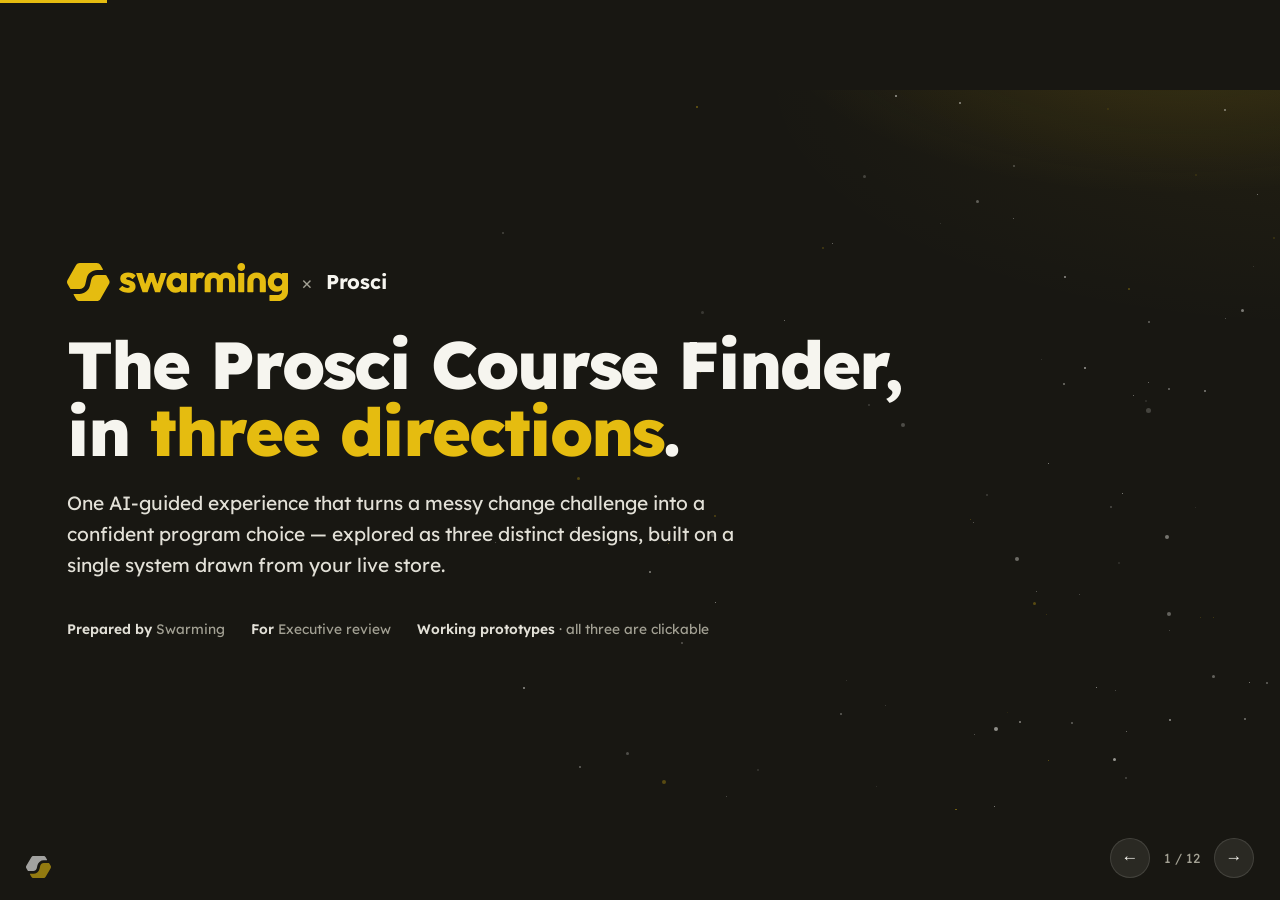
==== pitch.html @ f654f88a "Add C-suite pitch deck with live, embedded prototypes A 12-slide HTML deck in the Swarming brand tha" ====
<!DOCTYPE html>
<html lang="en">
<head>
<meta charset="UTF-8" />
<meta name="viewport" content="width=device-width, initial-scale=1.0" />
<title>Prosci Course Finder · Three Directions — Swarming</title>
<meta name="description" content="A Swarming pitch: three design directions for the Prosci Course Finder, and our recommendation." />
<link rel="icon" type="image/svg+xml" href="assets/swarming-icon.svg" />
<link rel="preconnect" href="https://fonts.googleapis.com" />
<link rel="preconnect" href="https://fonts.gstatic.com" crossorigin />
<link href="https://fonts.googleapis.com/css2?family=Lexend:wght@300;400;500;600;700;800&display=swap" rel="stylesheet" />
<style>
  :root {
    --bg: #181712;
    --bg-2: #211f18;
    --bg-3: #2a2820;
    --yellow: #e5bc10;
    --yellow-bright: #f4cb1f;
    --cream: #f6f5ef;
    --beige: #e2e0d7;
    --muted: #a3a194;
    --charcoal: #2a2924;
    --line: rgba(246, 245, 239, 0.12);
    --line-2: rgba(246, 245, 239, 0.22);
    --sans: "Lexend", ui-sans-serif, system-ui, -apple-system, Segoe UI, Arial, sans-serif;
    --r-card: 14px;
    --r-pill: 999px;
    --shadow-card: 0 14px 34px -20px rgba(0, 0, 0, 0.7);
    --shadow-lift: 0 34px 70px -34px rgba(0, 0, 0, 0.82);
    --shadow-ring: 0 0 0 3px rgba(229, 188, 16, 0.55);
    --ease: cubic-bezier(0.22, 1, 0.36, 1);
  }
  *, *::before, *::after { box-sizing: border-box; margin: 0; padding: 0; }
  [hidden] { display: none !important; }
  html { -webkit-text-size-adjust: 100%; }
  body {
    font-family: var(--sans); color: var(--beige); background: var(--bg);
    -webkit-font-smoothing: antialiased; text-rendering: optimizeLegibility;
    overflow: hidden;
  }
  ::selection { background: rgba(229, 188, 16, 0.30); color: var(--cream); }

  /* ===== Deck shell — 16:9, letterboxed ===== */
  .deck { position: relative; width: 100vw; height: 100vh; overflow: hidden; }
  @media (min-width: 769px) {
    .deck {
      max-width: calc(100vh * 16 / 9);
      max-height: calc(100vw * 9 / 16);
      margin: auto; position: absolute; inset: 0;
    }
  }
  .slide {
    position: absolute; inset: 0; width: 100%; height: 100%;
    display: flex; flex-direction: column; justify-content: center;
    padding: clamp(34px, 5.2vw, 84px);
    opacity: 0; visibility: hidden; transition: opacity 0.4s var(--ease);
    background: var(--bg); overflow: hidden;
  }
  .slide.active { opacity: 1; visibility: visible; }

  /* warm glow, top-right */
  .slide::before {
    content: ""; position: absolute; inset: -12% -8% auto -8%; height: 60%;
    background:
      radial-gradient(46% 70% at 86% 2%, rgba(229,188,16,0.15), transparent 60%),
      radial-gradient(60% 90% at 96% 18%, rgba(229,188,16,0.05), transparent 64%);
    z-index: 0; pointer-events: none;
  }
  .slide > * { position: relative; z-index: 1; }

  /* ===== Type ===== */
  .eyebrow {
    font-size: clamp(0.66rem, 0.9vw, 0.78rem); font-weight: 700;
    letter-spacing: 0.16em; text-transform: uppercase; color: var(--yellow);
    margin-bottom: 18px;
  }
  h1 {
    font-weight: 800; color: var(--cream); letter-spacing: -0.03em; line-height: 1.02;
    font-size: clamp(2.2rem, 5.2vw, 4.2rem);
  }
  h2 {
    font-weight: 800; color: var(--cream); letter-spacing: -0.025em; line-height: 1.05;
    font-size: clamp(1.7rem, 3.4vw, 2.9rem); margin-bottom: 8px;
  }
  h1 em, h2 em, .accent { font-style: normal; color: var(--yellow); }
  .lead { font-size: clamp(1.02rem, 1.5vw, 1.34rem); line-height: 1.6; color: var(--beige); max-width: 64ch; }
  .muted { color: var(--muted); }
  p { line-height: 1.6; }

  /* ===== Cover ===== */
  .cover { justify-content: center; }
  .cover .swarm { position: absolute; inset: -60px 0 -60px 36%; z-index: 0; pointer-events: none; }
  .swarm span { position: absolute; border-radius: 999px; will-change: transform; animation: drift ease-in-out infinite alternate; }
  @keyframes drift { from { transform: translate3d(0,0,0);} to { transform: translate3d(-6px,-9px,0);} }
  .cover .brandrow { display: flex; align-items: center; gap: 14px; margin-bottom: 30px; }
  .cover .brandrow img { height: 38px; }
  .cover .brandrow .x { color: var(--muted); font-weight: 300; font-size: 1.3rem; }
  .cover .brandrow .client { font-weight: 700; color: var(--cream); font-size: 1.25rem; letter-spacing: -0.01em; }
  .cover h1 { max-width: 18ch; margin-bottom: 22px; }
  .cover .lead { max-width: 56ch; }
  .cover .meta { margin-top: 40px; display: flex; gap: 26px; flex-wrap: wrap; font-size: 0.86rem; color: var(--muted); }
  .cover .meta b { color: var(--beige); font-weight: 600; }

  /* ===== Slide header (non-cover) ===== */
  .shead { margin-bottom: clamp(20px, 3vh, 40px); }

  /* ===== Two-col layouts ===== */
  .split { display: grid; grid-template-columns: 1fr 1fr; gap: clamp(28px, 4vw, 64px); align-items: center; flex: 1; min-height: 0; }
  .split.narrow-left { grid-template-columns: 0.85fr 1.15fr; }

  /* ===== Stat / point blocks ===== */
  .points { display: grid; gap: 16px; }
  .point { display: flex; gap: 14px; align-items: flex-start; }
  .point .n {
    flex: 0 0 auto; width: 30px; height: 30px; border-radius: 999px;
    background: rgba(229,188,16,0.14); color: var(--yellow); border: 1px solid rgba(229,188,16,0.4);
    display: grid; place-items: center; font-weight: 700; font-size: 0.86rem;
  }
  .point h3 { color: var(--cream); font-weight: 600; font-size: 1.06rem; margin-bottom: 2px; letter-spacing: -0.01em; }
  .point p { color: var(--beige); font-size: 0.96rem; }

  .bignum { font-weight: 800; color: var(--yellow); font-size: clamp(3rem, 7vw, 5.4rem); line-height: 0.95; letter-spacing: -0.03em; }

  /* ===== Browser frame for screenshots ===== */
  .frame {
    background: var(--bg-2); border: 1px solid var(--line); border-radius: var(--r-card);
    overflow: hidden; box-shadow: var(--shadow-lift); width: 100%;
  }
  .frame .bar { display: flex; align-items: center; gap: 7px; padding: 11px 14px; border-bottom: 1px solid var(--line); background: rgba(0,0,0,0.18); }
  .frame .bar i { width: 10px; height: 10px; border-radius: 999px; background: var(--bg-3); display: block; }
  .frame .bar .url { margin-left: 10px; font-size: 0.74rem; color: var(--muted); letter-spacing: 0.01em; }
  .frame img { display: block; width: 100%; height: auto; }
  .frame.cropped { aspect-ratio: 16/10.2; }
  .frame.cropped img { height: 100%; object-fit: cover; object-position: top center; }

  /* ===== Design-slide right column ===== */
  .dmeta { display: grid; gap: 18px; }
  .badge-lg {
    width: 46px; height: 46px; border-radius: 999px; background: var(--yellow); color: var(--charcoal);
    display: grid; place-items: center; font-weight: 800; font-size: 1.3rem; box-shadow: 0 6px 18px -6px rgba(229,188,16,0.7);
  }
  .kv { display: grid; gap: 12px; }
  .kv .row { display: grid; grid-template-columns: 92px 1fr; gap: 14px; padding-bottom: 12px; border-bottom: 1px solid var(--line); }
  .kv .row:last-child { border-bottom: 0; }
  .kv .k { font-size: 0.7rem; font-weight: 700; letter-spacing: 0.12em; text-transform: uppercase; color: var(--muted); padding-top: 2px; }
  .kv .v { color: var(--beige); font-size: 0.98rem; line-height: 1.45; }
  .kv .v b { color: var(--cream); font-weight: 600; }
  .chips { display: flex; flex-wrap: wrap; gap: 7px; }
  .chip { font-size: 0.74rem; font-weight: 500; color: var(--beige); background: rgba(246,245,239,0.05); border: 1px solid var(--line); border-radius: 999px; padding: 5px 11px; }

  /* ===== Live prototype slide ===== */
  .slide.live { padding: 0; justify-content: flex-start; }
  .slide.live::before { display: none; }
  .liveband {
    display: flex; align-items: center; gap: 14px;
    padding: 13px clamp(18px, 2.6vw, 34px);
    border-bottom: 1px solid var(--line); background: var(--bg-2); flex: 0 0 auto;
  }
  .liveband .badge-sm {
    width: 30px; height: 30px; border-radius: 999px; background: var(--yellow); color: var(--charcoal);
    display: grid; place-items: center; font-weight: 800; font-size: 0.92rem;
  }
  .liveband h2 { font-size: clamp(1rem, 1.6vw, 1.24rem); margin: 0; letter-spacing: -0.01em; }
  .liveband .live-dot {
    display: inline-flex; align-items: center; gap: 7px; font-size: 0.7rem; font-weight: 700;
    letter-spacing: 0.12em; text-transform: uppercase; color: var(--muted);
  }
  .liveband .live-dot i { width: 7px; height: 7px; border-radius: 999px; background: var(--yellow); box-shadow: 0 0 0 0 rgba(229,188,16,0.6); animation: pulse 2.4s var(--ease) infinite; }
  @keyframes pulse { 0% { box-shadow: 0 0 0 0 rgba(229,188,16,0.55);} 70% { box-shadow: 0 0 0 7px rgba(229,188,16,0);} 100% { box-shadow: 0 0 0 0 rgba(229,188,16,0);} }
  .liveband .spacer { flex: 1; }
  .liveband a.openfull {
    font-size: 0.8rem; font-weight: 600; color: var(--yellow);
    display: inline-flex; align-items: center; gap: 7px;
    border: 1px solid var(--line-2); padding: 7px 14px; border-radius: 999px; transition: background 0.18s var(--ease);
  }
  .liveband a.openfull:hover { background: rgba(229,188,16,0.1); }
  .stage { position: relative; flex: 1 1 auto; min-height: 0; background: #fffefa; }
  .stage iframe { position: absolute; inset: 0; width: 100%; height: 100%; border: 0; display: block; }
  .stage .loading {
    position: absolute; inset: 0; display: grid; place-items: center; background: var(--bg-2);
    color: var(--muted); font-size: 0.9rem; letter-spacing: 0.04em; transition: opacity 0.4s var(--ease);
  }
  .stage.ready .loading { opacity: 0; pointer-events: none; }

  /* ===== Comparison table ===== */
  .ctable { width: 100%; border-collapse: collapse; font-size: clamp(0.8rem, 1.1vw, 0.98rem); }
  .ctable th, .ctable td { text-align: left; padding: 14px 16px; border-bottom: 1px solid var(--line); vertical-align: top; }
  .ctable thead th { font-size: 0.72rem; font-weight: 700; letter-spacing: 0.1em; text-transform: uppercase; color: var(--muted); border-bottom: 1px solid var(--line-2); }
  .ctable thead th.win { color: var(--charcoal); background: var(--yellow); border-radius: 8px 8px 0 0; }
  .ctable td.win { background: rgba(229,188,16,0.08); color: var(--cream); }
  .ctable tbody th { color: var(--cream); font-weight: 600; }
  .ctable .col-label { color: var(--muted); font-weight: 600; }
  .ctable td b { color: var(--cream); font-weight: 600; }

  /* ===== Recommendation ===== */
  .recogrid { display: grid; grid-template-columns: 1fr 1fr; gap: clamp(26px, 4vw, 56px); align-items: center; flex: 1; min-height: 0; }
  .reasons { display: grid; gap: 18px; }
  .reason { background: var(--bg-2); border: 1px solid var(--line); border-left: 3px solid var(--yellow); border-radius: 10px; padding: 16px 18px; }
  .reason h3 { color: var(--cream); font-weight: 600; font-size: 1.04rem; margin-bottom: 4px; letter-spacing: -0.01em; }
  .reason p { color: var(--beige); font-size: 0.93rem; }
  .reason .tie { display: inline-block; margin-top: 7px; font-size: 0.72rem; font-weight: 600; letter-spacing: 0.04em; color: var(--yellow); }

  .pill-rec { display: inline-flex; align-items: center; gap: 9px; background: var(--yellow); color: var(--charcoal); font-weight: 800; font-size: 0.86rem; letter-spacing: 0.02em; padding: 9px 16px; border-radius: 999px; margin-bottom: 18px; }

  /* ===== Next steps ===== */
  .steps { display: grid; grid-template-columns: repeat(3, 1fr); gap: 20px; flex: 1; align-content: center; }
  .step { background: var(--bg-2); border: 1px solid var(--line); border-radius: var(--r-card); padding: 26px 24px; display: flex; flex-direction: column; gap: 10px; }
  .step .num { font-weight: 800; color: var(--yellow); font-size: 1.5rem; }
  .step h3 { color: var(--cream); font-weight: 600; font-size: 1.14rem; letter-spacing: -0.01em; }
  .step p { color: var(--beige); font-size: 0.94rem; }
  .closer { margin-top: 28px; display: flex; align-items: center; justify-content: space-between; gap: 18px; flex-wrap: wrap; padding-top: 22px; border-top: 1px solid var(--line); }
  .closer p { color: var(--muted); font-size: 0.92rem; }
  .closer .cta { display: inline-flex; align-items: center; gap: 9px; background: var(--yellow); color: var(--charcoal); font-weight: 700; font-size: 0.94rem; padding: 13px 22px; border-radius: 999px; }

  /* ===== Nav ===== */
  .progress { position: fixed; top: 0; left: 0; height: 3px; background: var(--yellow); transition: width 0.3s var(--ease); z-index: 1000; }
  .nav { position: fixed; bottom: 22px; right: 26px; display: flex; align-items: center; gap: 14px; z-index: 1000; }
  .nav button { background: rgba(246,245,239,0.08); border: 1px solid var(--line); color: var(--cream); width: 40px; height: 40px; border-radius: 999px; cursor: pointer; font-size: 17px; transition: background 0.18s var(--ease); }
  .nav button:hover { background: rgba(246,245,239,0.16); }
  .counter { color: var(--muted); font-size: 0.82rem; font-variant-numeric: tabular-nums; }
  .brandmark { position: fixed; bottom: 22px; left: 26px; z-index: 1000; height: 22px; opacity: 0.6; }

  @media (max-width: 768px) {
    .split, .split.narrow-left, .recogrid { grid-template-columns: 1fr; gap: 22px; }
    .steps { grid-template-columns: 1fr; gap: 12px; }
    .slide { padding: 26px 22px; overflow-y: auto; }
    .ctable th, .ctable td { padding: 9px 8px; }
  }
  @media (prefers-reduced-motion: reduce) {
    *, *::before, *::after { transition-duration: 0.001ms !important; }
    .swarm span { animation: none !important; }
  }
</style>
</head>
<body>

<div class="progress" id="progress"></div>
<img class="brandmark" src="assets/swarming-icon-2color.svg" alt="Swarming" />

<div class="deck">

  <!-- 1 · Cover -->
  <section class="slide cover active">
    <div class="swarm" id="swarm" aria-hidden="true"></div>
    <div class="brandrow">
      <img src="assets/swarming-logo-yellow.svg" alt="Swarming" />
      <span class="x">×</span>
      <span class="client">Prosci</span>
    </div>
    <h1>The Prosci Course Finder, in <em>three directions</em>.</h1>
    <p class="lead">One AI-guided experience that turns a messy change challenge into a confident program choice — explored as three distinct designs, built on a single system drawn from your live store.</p>
    <div class="meta">
      <span><b>Prepared by</b> Swarming</span>
      <span><b>For</b> Executive review</span>
      <span><b>Working prototypes</b> · all three are clickable</span>
    </div>
  </section>

  <!-- 2 · The opportunity -->
  <section class="slide">
    <div class="shead">
      <div class="eyebrow">The opportunity</div>
      <h2>Your buyers don't think in <em>course names</em>.</h2>
    </div>
    <div class="split">
      <div>
        <p class="lead" style="margin-bottom:24px;">HR and L&amp;D leaders arrive with a real, time-pressured situation — <span class="accent">"we rolled out a new system and adoption is stalling"</span> — not a catalog query. Today they're left to guess which program fits.</p>
        <div class="points">
          <div class="point"><div class="n">1</div><div><h3>Describe, don't navigate</h3><p>Meet people in plain language instead of filters and taxonomy.</p></div></div>
          <div class="point"><div class="n">2</div><div><h3>Reasoning is the product</h3><p>Every recommendation explains <em>why it fits</em> — not a bare results grid.</p></div></div>
          <div class="point"><div class="n">3</div><div><h3>Confidence is the deliverable</h3><p>Success is a decisive choice, not time-on-page or browsing.</p></div></div>
        </div>
      </div>
      <div>
        <div class="bignum">1 box</div>
        <p class="lead" style="margin-top:10px;">From a sentence about the challenge to the right Prosci program — with the reasoning shown. That's the job to be done, and the bar every direction is measured against.</p>
      </div>
    </div>
  </section>

  <!-- 3 · One system, three directions -->
  <section class="slide">
    <div class="shead">
      <div class="eyebrow">The approach</div>
      <h2>One design system. <em>Three</em> takes.</h2>
    </div>
    <div class="split">
      <div>
        <p class="lead" style="margin-bottom:22px;">Every direction shares a single system derived directly from the live Prosci store — the damson-and-cream palette, Baskervville editorial headlines, and store-true cards. The brand reads <span class="accent">warm, credible, confident</span> across all three.</p>
        <p class="lead">They diverge deliberately on the one question that matters: <b style="color:var(--cream)">how a buyer gets to the right course.</b></p>
      </div>
      <div class="kv">
        <div class="row"><div class="k">A · Photo cards</div><div class="v">A familiar, browsable catalog with a smart match layer. Lowest-risk evolution of today's store.</div></div>
        <div class="row"><div class="k">B · Reasoning cards</div><div class="v">Results that lead with <b>"why this fits"</b> and let you build a learning path.</div></div>
        <div class="row"><div class="k">C · Ask the advisor</div><div class="v">A single ask box; the advisor reads your situation, maps it to <b>ADKAR</b>, and prescribes the path.</div></div>
      </div>
    </div>
  </section>

  <!-- 4 · Direction A -->
  <section class="slide">
    <div class="shead"><div class="eyebrow">Direction A</div><h2>Photo cards</h2></div>
    <div class="split narrow-left" style="direction:rtl;">
      <div class="dmeta" style="direction:ltr;">
        <div class="badge-lg">A</div>
        <div class="kv">
          <div class="row"><div class="k">Leads with</div><div class="v">A <b>match-strength pill</b> on photo-forward course cards.</div></div>
          <div class="row"><div class="k">Refine via</div><div class="v">Chip-based facet filters, like the store today.</div></div>
          <div class="row"><div class="k">Strength</div><div class="v">Familiar and lowest-risk — closest to the live store, easy to adopt.</div></div>
          <div class="row"><div class="k">Trade-off</div><div class="v">Still reads as a catalog; reasoning is present but secondary.</div></div>
        </div>
        <div class="chips"><span class="chip">Photo-top cards</span><span class="chip">Match pill</span><span class="chip">Chip facets</span></div>
      </div>
      <div style="direction:ltr;">
        <div class="frame cropped"><div class="bar"><i></i><i></i><i></i><span class="url">prosci.com · course finder</span></div><img src="previews/version-a.png" alt="Direction A — photo cards" /></div>
      </div>
    </div>
  </section>

  <!-- Direction A · live -->
  <section class="slide live">
    <div class="liveband">
      <span class="badge-sm">A</span>
      <h2>Photo cards</h2>
      <span class="live-dot"><i></i> Live prototype</span>
      <span class="spacer"></span>
      <a class="openfull" href="version-a.html" target="_blank" rel="noopener">Open full ↗</a>
    </div>
    <div class="stage">
      <div class="loading">Loading prototype…</div>
      <iframe data-src="version-a.html" title="Direction A — live prototype" loading="lazy"></iframe>
    </div>
  </section>

  <!-- 5 · Direction B -->
  <section class="slide">
    <div class="shead"><div class="eyebrow">Direction B</div><h2>Reasoning cards</h2></div>
    <div class="split narrow-left" style="direction:rtl;">
      <div class="dmeta" style="direction:ltr;">
        <div class="badge-lg">B</div>
        <div class="kv">
          <div class="row"><div class="k">Leads with</div><div class="v">A <b>"why this fits"</b> rationale on each card, plus <b>Add to path</b>.</div></div>
          <div class="row"><div class="k">Refine via</div><div class="v">A structured checkbox &amp; radio filter panel.</div></div>
          <div class="row"><div class="k">Strength</div><div class="v">Puts reasoning up front and supports building a multi-course path.</div></div>
          <div class="row"><div class="k">Trade-off</div><div class="v">Still a results page first; the buyer assembles the answer themselves.</div></div>
        </div>
        <div class="chips"><span class="chip">Why this fits</span><span class="chip">Add to path</span><span class="chip">Filter panel</span></div>
      </div>
      <div style="direction:ltr;">
        <div class="frame cropped"><div class="bar"><i></i><i></i><i></i><span class="url">prosci.com · course finder</span></div><img src="previews/version-b.png" alt="Direction B — reasoning cards" /></div>
      </div>
    </div>
  </section>

  <!-- Direction B · live -->
  <section class="slide live">
    <div class="liveband">
      <span class="badge-sm">B</span>
      <h2>Reasoning cards</h2>
      <span class="live-dot"><i></i> Live prototype</span>
      <span class="spacer"></span>
      <a class="openfull" href="version-b.html" target="_blank" rel="noopener">Open full ↗</a>
    </div>
    <div class="stage">
      <div class="loading">Loading prototype…</div>
      <iframe data-src="version-b.html" title="Direction B — live prototype" loading="lazy"></iframe>
    </div>
  </section>

  <!-- 6 · Direction C -->
  <section class="slide">
    <div class="shead"><div class="eyebrow">Direction C · our recommendation</div><h2>Ask the advisor</h2></div>
    <div class="split narrow-left" style="direction:rtl;">
      <div class="dmeta" style="direction:ltr;">
        <div class="badge-lg">C</div>
        <div class="kv">
          <div class="row"><div class="k">Leads with</div><div class="v">One prominent <b>ask box</b> — describe the challenge in plain language.</div></div>
          <div class="row"><div class="k">Returns</div><div class="v">A written advisor <b>read</b>, a placement on the <b>ADKAR</b> model, and a prescribed training path.</div></div>
          <div class="row"><div class="k">Strength</div><div class="v">Delivers the job directly: describe → confident path, reasoning first.</div></div>
          <div class="row"><div class="k">Trade-off</div><div class="v">Boldest departure from today's store — the highest-upside bet.</div></div>
        </div>
        <div class="chips"><span class="chip">Single ask box</span><span class="chip">Advisor read</span><span class="chip">ADKAR map</span><span class="chip">Learning path</span></div>
      </div>
      <div style="direction:ltr;">
        <div class="frame cropped"><div class="bar"><i></i><i></i><i></i><span class="url">prosci.com · course finder</span></div><img src="previews/version-d.png" alt="Direction C — ask the advisor" /></div>
      </div>
    </div>
  </section>

  <!-- Direction C · live -->
  <section class="slide live">
    <div class="liveband">
      <span class="badge-sm">C</span>
      <h2>Ask the advisor</h2>
      <span class="live-dot"><i></i> Live prototype</span>
      <span class="spacer"></span>
      <a class="openfull" href="version-d/index.html" target="_blank" rel="noopener">Open full ↗</a>
    </div>
    <div class="stage">
      <div class="loading">Loading prototype…</div>
      <iframe data-src="version-d/index.html" title="Direction C — live prototype" loading="lazy"></iframe>
    </div>
  </section>

  <!-- 7 · At a glance -->
  <section class="slide">
    <div class="shead"><div class="eyebrow">At a glance</div><h2>How the three <em>compare</em>.</h2></div>
    <table class="ctable">
      <thead>
        <tr>
          <th class="col-label"></th>
          <th>A · Photo cards</th>
          <th>B · Reasoning cards</th>
          <th class="win">C · Ask the advisor</th>
        </tr>
      </thead>
      <tbody>
        <tr><th>Entry point</th><td>Browse a smart catalog</td><td>Browse, with rationale</td><td class="win"><b>Describe in one box</b></td></tr>
        <tr><th>Where reasoning lives</th><td>A match pill</td><td>On each card</td><td class="win"><b>The whole experience</b></td></tr>
        <tr><th>Who assembles the answer</th><td>The buyer</td><td>The buyer</td><td class="win"><b>The advisor</b></td></tr>
        <tr><th>Feels like</th><td>Today's store, smarter</td><td>A guided shortlist</td><td class="win"><b>A consultant</b></td></tr>
        <tr><th>Adoption risk</th><td>Lowest</td><td>Moderate</td><td class="win"><b>Boldest · highest upside</b></td></tr>
      </tbody>
    </table>
    <p class="muted" style="margin-top:18px; font-size:0.9rem;">All three are real, clickable prototypes built on the same system — the choice is a strategic one, not a technical one.</p>
  </section>

  <!-- 8 · Recommendation -->
  <section class="slide">
    <div class="recogrid">
      <div>
        <div class="pill-rec">★ Our recommendation</div>
        <h2 style="margin-bottom:14px;">Lead with <em>Ask the advisor</em>.</h2>
        <p class="lead">It's the only direction that delivers the job to be done end-to-end — and it's the one that turns "Prosci has courses" into "Prosci understood my problem." The card patterns from A and B fold neatly into its results.</p>
      </div>
      <div class="reasons">
        <div class="reason"><h3>Describe, don't navigate</h3><p>One plain-language box replaces filters and taxonomy entirely.</p><span class="tie">Maps to principle 2</span></div>
        <div class="reason"><h3>Reasoning is the whole product</h3><p>An advisor read plus an ADKAR placement — the rationale <em>is</em> the experience.</p><span class="tie">Maps to principle 1</span></div>
        <div class="reason"><h3>Confidence is the deliverable</h3><p>A prescribed path, not a list to sift — the buyer leaves decided.</p><span class="tie">Maps to principle 4</span></div>
      </div>
    </div>
  </section>

  <!-- 9 · Next steps -->
  <section class="slide">
    <div class="shead"><div class="eyebrow">Where we go next</div><h2>From prototype to <em>live</em>.</h2></div>
    <div class="steps">
      <div class="step"><div class="num">01</div><h3>Pick the direction</h3><p>Confirm Ask the advisor (or a blend) so we can lock the experience and scope.</p></div>
      <div class="step"><div class="num">02</div><h3>Wire the real advisor</h3><p>Connect live AI to the Prosci catalog and ADKAR model, replacing today's demo data.</p></div>
      <div class="step"><div class="num">03</div><h3>Instrument confidence</h3><p>Measure decisive course selection and enrollment — the outcome that matters.</p></div>
    </div>
    <div class="closer">
      <p>You've reviewed all three live · AI recommendation and matching shown as demo data.</p>
      <a class="cta" href="index.html" target="_blank" rel="noopener">Browse the hub →</a>
    </div>
  </section>

</div>

<div class="nav">
  <button onclick="prev()" aria-label="Previous slide">←</button>
  <span class="counter"><span id="cur">1</span> / <span id="tot">9</span></span>
  <button onclick="next()" aria-label="Next slide">→</button>
</div>

<script>
  var current = 1;
  var slides = document.querySelectorAll('.slide');
  var total = slides.length;
  document.getElementById('tot').textContent = total;

  function show(n) {
    if (n < 1) n = 1; if (n > total) n = total;
    current = n;
    slides.forEach(function (s, i) { s.classList.toggle('active', i === n - 1); });
    document.getElementById('cur').textContent = n;
    document.getElementById('progress').style.width = (n / total * 100) + '%';

    /* Lazy-load the live prototype on the active slide, only once. */
    var frame = slides[n - 1].querySelector('iframe[data-src]');
    if (frame && !frame.getAttribute('src')) {
      var stage = frame.closest('.stage');
      frame.addEventListener('load', function () { if (stage) stage.classList.add('ready'); }, { once: true });
      frame.setAttribute('src', frame.getAttribute('data-src'));
    }
  }
  function next() { show(current + 1); }
  function prev() { show(current - 1); }

  document.addEventListener('keydown', function (e) {
    if (e.key === 'ArrowRight' || e.key === ' ') { e.preventDefault(); next(); }
    if (e.key === 'ArrowLeft') { e.preventDefault(); prev(); }
  });

  /* Cover swarm field — echoes the Swarming mark */
  (function () {
    var swarm = document.getElementById('swarm');
    if (!swarm) return;
    var reduce = window.matchMedia && window.matchMedia('(prefers-reduced-motion: reduce)').matches;
    var dots = [];
    for (var i = 0; i < 150; i++) {
      var x = Math.pow(Math.random(), 0.75);
      if (Math.random() > 0.30 + x * 0.70) continue;
      var y = Math.random();
      var size = (1 + Math.random() * Math.random() * 4.5).toFixed(1);
      var op = (0.10 + Math.random() * 0.5).toFixed(2);
      var yellow = Math.random() < 0.17;
      var anim = reduce ? '' :
        'animation-duration:' + (6 + Math.random() * 9).toFixed(2) + 's;' +
        'animation-delay:' + (-Math.random() * 9).toFixed(2) + 's;';
      dots.push('<span style="left:' + (x*100).toFixed(2) + '%;top:' + (y*100).toFixed(2) +
        '%;width:' + size + 'px;height:' + size + 'px;opacity:' + op +
        ';background:' + (yellow ? 'var(--yellow)' : 'var(--cream)') + ';' + anim + '"></span>');
    }
    swarm.innerHTML = dots.join('');
  })();

  show(1);
</script>
</body>
</html>
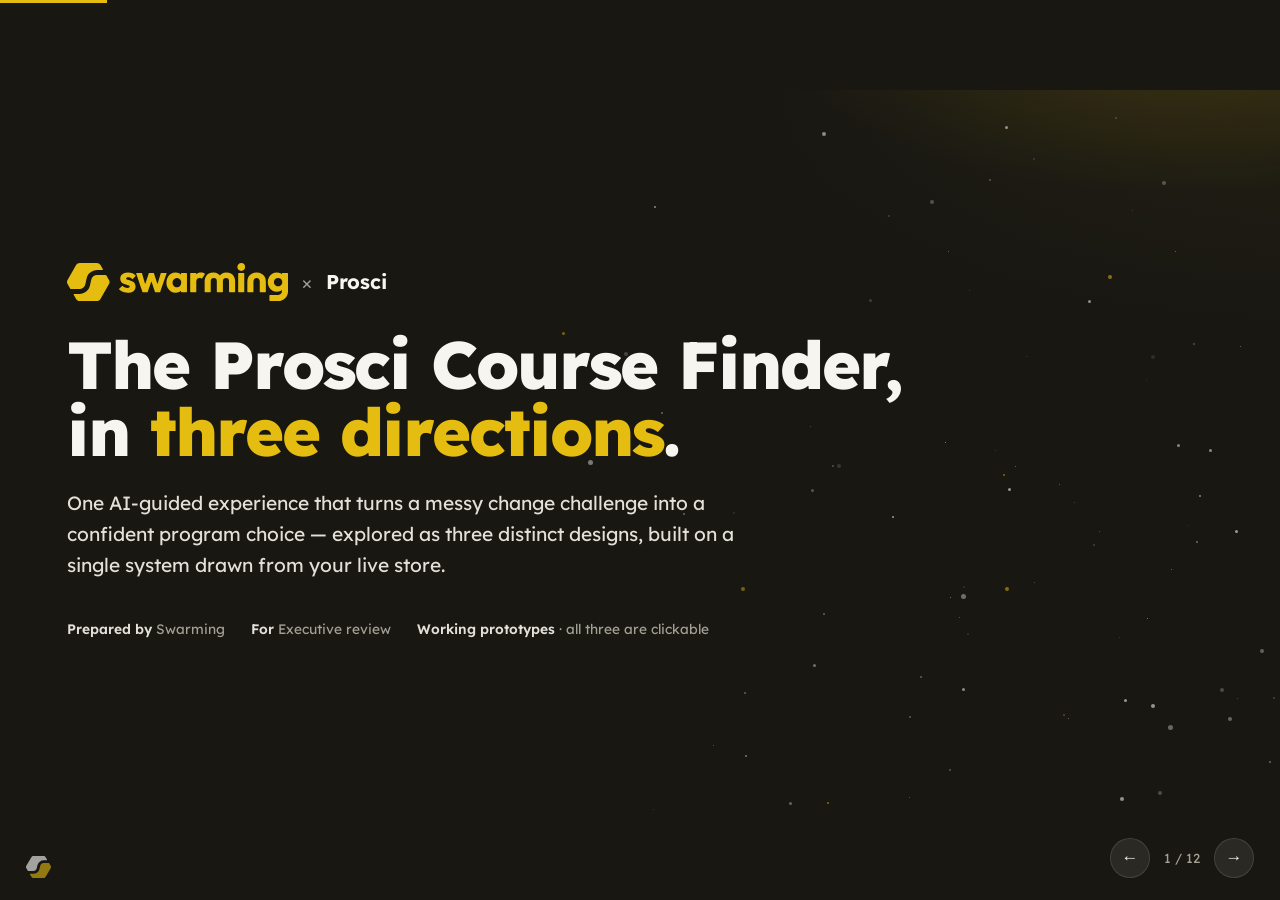
==== commit 7d353230: "Fix blank Version C in pitch deck via self-contained build version-d/index.html loads its React app " ====
--- a/pitch.html
+++ b/pitch.html
@@ -394,11 +394,11 @@
       <h2>Ask the advisor</h2>
       <span class="live-dot"><i></i> Live prototype</span>
       <span class="spacer"></span>
-      <a class="openfull" href="version-d/index.html" target="_blank" rel="noopener">Open full ↗</a>
+      <a class="openfull" href="version-d/embed.html" target="_blank" rel="noopener">Open full ↗</a>
     </div>
     <div class="stage">
       <div class="loading">Loading prototype…</div>
-      <iframe data-src="version-d/index.html" title="Direction C — live prototype" loading="lazy"></iframe>
+      <iframe data-src="version-d/embed.html" title="Direction C — live prototype" loading="lazy"></iframe>
     </div>
   </section>
 
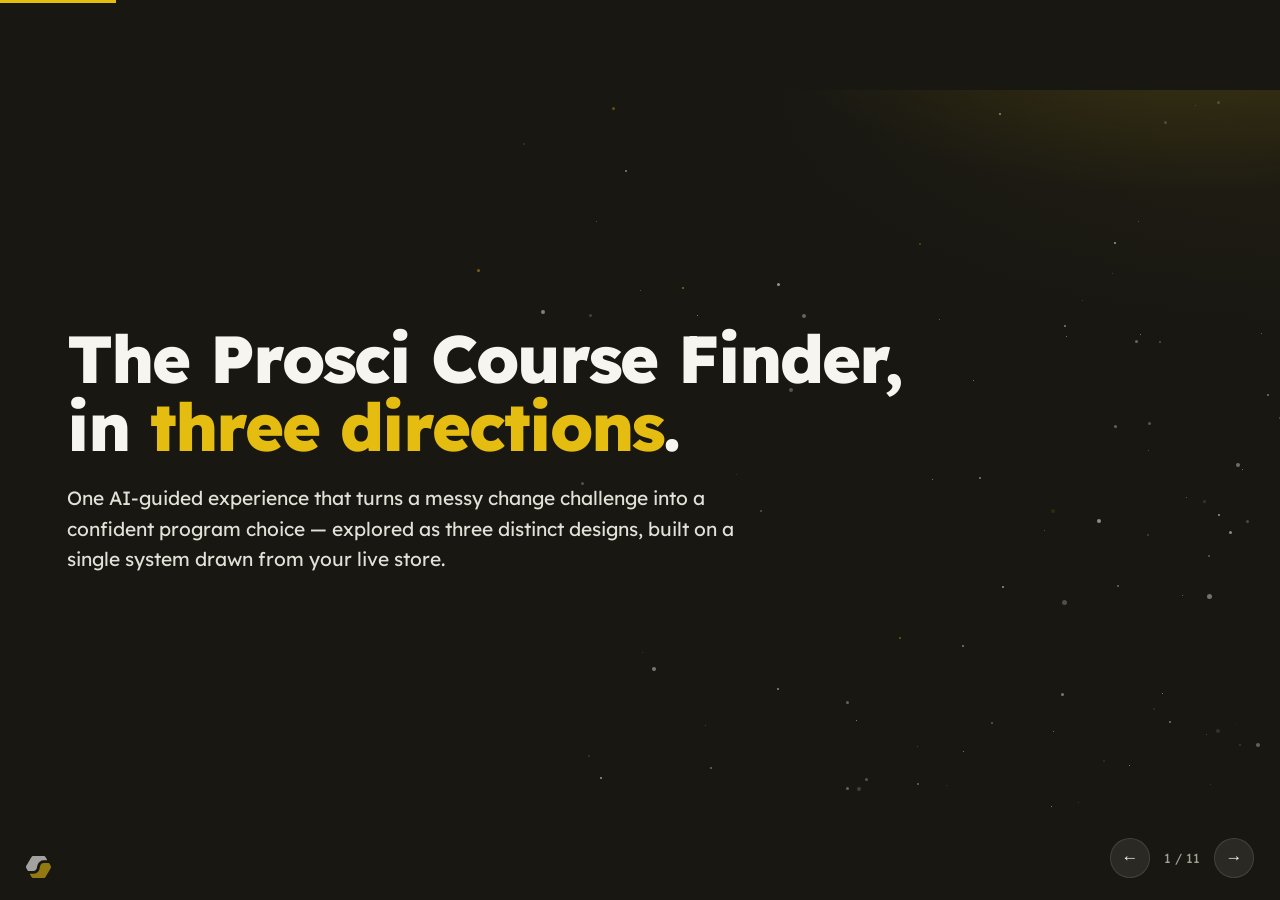
==== commit 573f34e4: "Trim pitch cover and drop the next-steps slide Remove the Swarming×Prosci logo lockup and the prepar" ====
--- a/pitch.html
+++ b/pitch.html
@@ -242,18 +242,8 @@
   <!-- 1 · Cover -->
   <section class="slide cover active">
     <div class="swarm" id="swarm" aria-hidden="true"></div>
-    <div class="brandrow">
-      <img src="assets/swarming-logo-yellow.svg" alt="Swarming" />
-      <span class="x">×</span>
-      <span class="client">Prosci</span>
-    </div>
     <h1>The Prosci Course Finder, in <em>three directions</em>.</h1>
     <p class="lead">One AI-guided experience that turns a messy change challenge into a confident program choice — explored as three distinct designs, built on a single system drawn from your live store.</p>
-    <div class="meta">
-      <span><b>Prepared by</b> Swarming</span>
-      <span><b>For</b> Executive review</span>
-      <span><b>Working prototypes</b> · all three are clickable</span>
-    </div>
   </section>
 
   <!-- 2 · The opportunity -->
@@ -438,20 +428,6 @@
         <div class="reason"><h3>Reasoning is the whole product</h3><p>An advisor read plus an ADKAR placement — the rationale <em>is</em> the experience.</p><span class="tie">Maps to principle 1</span></div>
         <div class="reason"><h3>Confidence is the deliverable</h3><p>A prescribed path, not a list to sift — the buyer leaves decided.</p><span class="tie">Maps to principle 4</span></div>
       </div>
-    </div>
-  </section>
-
-  <!-- 9 · Next steps -->
-  <section class="slide">
-    <div class="shead"><div class="eyebrow">Where we go next</div><h2>From prototype to <em>live</em>.</h2></div>
-    <div class="steps">
-      <div class="step"><div class="num">01</div><h3>Pick the direction</h3><p>Confirm Ask the advisor (or a blend) so we can lock the experience and scope.</p></div>
-      <div class="step"><div class="num">02</div><h3>Wire the real advisor</h3><p>Connect live AI to the Prosci catalog and ADKAR model, replacing today's demo data.</p></div>
-      <div class="step"><div class="num">03</div><h3>Instrument confidence</h3><p>Measure decisive course selection and enrollment — the outcome that matters.</p></div>
-    </div>
-    <div class="closer">
-      <p>You've reviewed all three live · AI recommendation and matching shown as demo data.</p>
-      <a class="cta" href="index.html" target="_blank" rel="noopener">Browse the hub →</a>
     </div>
   </section>
 
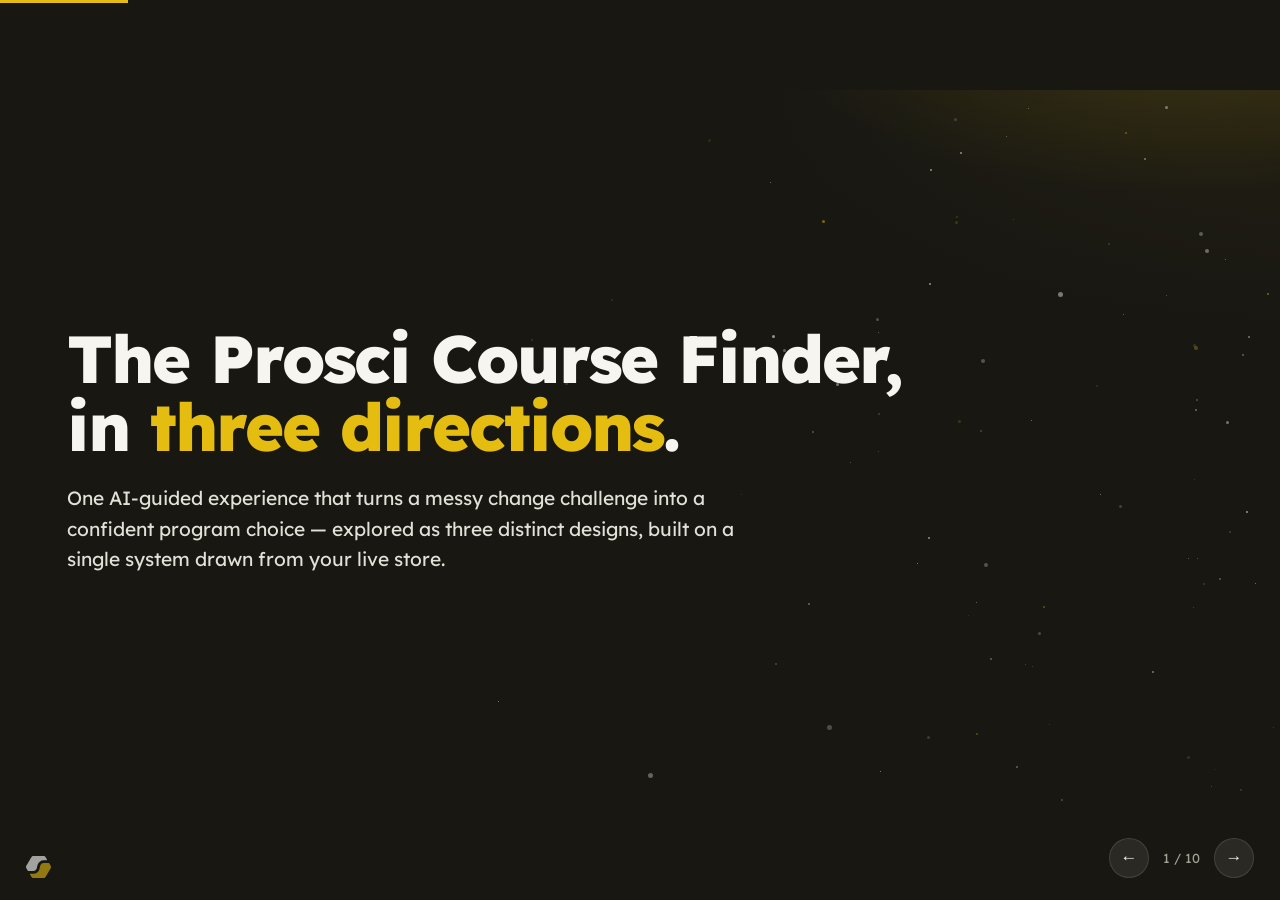
==== commit aed378cb: "Remove recommendation slide and all recommendation wording Delete the closing recommendation slide a" ====
--- a/pitch.html
+++ b/pitch.html
@@ -4,7 +4,7 @@
 <meta charset="UTF-8" />
 <meta name="viewport" content="width=device-width, initial-scale=1.0" />
 <title>Prosci Course Finder · Three Directions — Swarming</title>
-<meta name="description" content="A Swarming pitch: three design directions for the Prosci Course Finder, and our recommendation." />
+<meta name="description" content="A Swarming pitch: three design directions for the Prosci Course Finder." />
 <link rel="icon" type="image/svg+xml" href="assets/swarming-icon.svg" />
 <link rel="preconnect" href="https://fonts.googleapis.com" />
 <link rel="preconnect" href="https://fonts.gstatic.com" crossorigin />
@@ -192,16 +192,6 @@
   .ctable .col-label { color: var(--muted); font-weight: 600; }
   .ctable td b { color: var(--cream); font-weight: 600; }
 
-  /* ===== Recommendation ===== */
-  .recogrid { display: grid; grid-template-columns: 1fr 1fr; gap: clamp(26px, 4vw, 56px); align-items: center; flex: 1; min-height: 0; }
-  .reasons { display: grid; gap: 18px; }
-  .reason { background: var(--bg-2); border: 1px solid var(--line); border-left: 3px solid var(--yellow); border-radius: 10px; padding: 16px 18px; }
-  .reason h3 { color: var(--cream); font-weight: 600; font-size: 1.04rem; margin-bottom: 4px; letter-spacing: -0.01em; }
-  .reason p { color: var(--beige); font-size: 0.93rem; }
-  .reason .tie { display: inline-block; margin-top: 7px; font-size: 0.72rem; font-weight: 600; letter-spacing: 0.04em; color: var(--yellow); }
-
-  .pill-rec { display: inline-flex; align-items: center; gap: 9px; background: var(--yellow); color: var(--charcoal); font-weight: 800; font-size: 0.86rem; letter-spacing: 0.02em; padding: 9px 16px; border-radius: 999px; margin-bottom: 18px; }
-
   /* ===== Next steps ===== */
   .steps { display: grid; grid-template-columns: repeat(3, 1fr); gap: 20px; flex: 1; align-content: center; }
   .step { background: var(--bg-2); border: 1px solid var(--line); border-radius: var(--r-card); padding: 26px 24px; display: flex; flex-direction: column; gap: 10px; }
@@ -257,7 +247,7 @@
         <p class="lead" style="margin-bottom:24px;">HR and L&amp;D leaders arrive with a real, time-pressured situation — <span class="accent">"we rolled out a new system and adoption is stalling"</span> — not a catalog query. Today they're left to guess which program fits.</p>
         <div class="points">
           <div class="point"><div class="n">1</div><div><h3>Describe, don't navigate</h3><p>Meet people in plain language instead of filters and taxonomy.</p></div></div>
-          <div class="point"><div class="n">2</div><div><h3>Reasoning is the product</h3><p>Every recommendation explains <em>why it fits</em> — not a bare results grid.</p></div></div>
+          <div class="point"><div class="n">2</div><div><h3>Reasoning is the product</h3><p>Every result explains <em>why it fits</em> — not a bare results grid.</p></div></div>
           <div class="point"><div class="n">3</div><div><h3>Confidence is the deliverable</h3><p>Success is a decisive choice, not time-on-page or browsing.</p></div></div>
         </div>
       </div>
@@ -359,7 +349,7 @@
 
   <!-- 6 · Direction C -->
   <section class="slide">
-    <div class="shead"><div class="eyebrow">Direction C · our recommendation</div><h2>Ask the advisor</h2></div>
+    <div class="shead"><div class="eyebrow">Direction C</div><h2>Ask the advisor</h2></div>
     <div class="split narrow-left" style="direction:rtl;">
       <div class="dmeta" style="direction:ltr;">
         <div class="badge-lg">C</div>
@@ -413,22 +403,6 @@
       </tbody>
     </table>
     <p class="muted" style="margin-top:18px; font-size:0.9rem;">All three are real, clickable prototypes built on the same system — the choice is a strategic one, not a technical one.</p>
-  </section>
-
-  <!-- 8 · Recommendation -->
-  <section class="slide">
-    <div class="recogrid">
-      <div>
-        <div class="pill-rec">★ Our recommendation</div>
-        <h2 style="margin-bottom:14px;">Lead with <em>Ask the advisor</em>.</h2>
-        <p class="lead">It's the only direction that delivers the job to be done end-to-end — and it's the one that turns "Prosci has courses" into "Prosci understood my problem." The card patterns from A and B fold neatly into its results.</p>
-      </div>
-      <div class="reasons">
-        <div class="reason"><h3>Describe, don't navigate</h3><p>One plain-language box replaces filters and taxonomy entirely.</p><span class="tie">Maps to principle 2</span></div>
-        <div class="reason"><h3>Reasoning is the whole product</h3><p>An advisor read plus an ADKAR placement — the rationale <em>is</em> the experience.</p><span class="tie">Maps to principle 1</span></div>
-        <div class="reason"><h3>Confidence is the deliverable</h3><p>A prescribed path, not a list to sift — the buyer leaves decided.</p><span class="tie">Maps to principle 4</span></div>
-      </div>
-    </div>
   </section>
 
 </div>
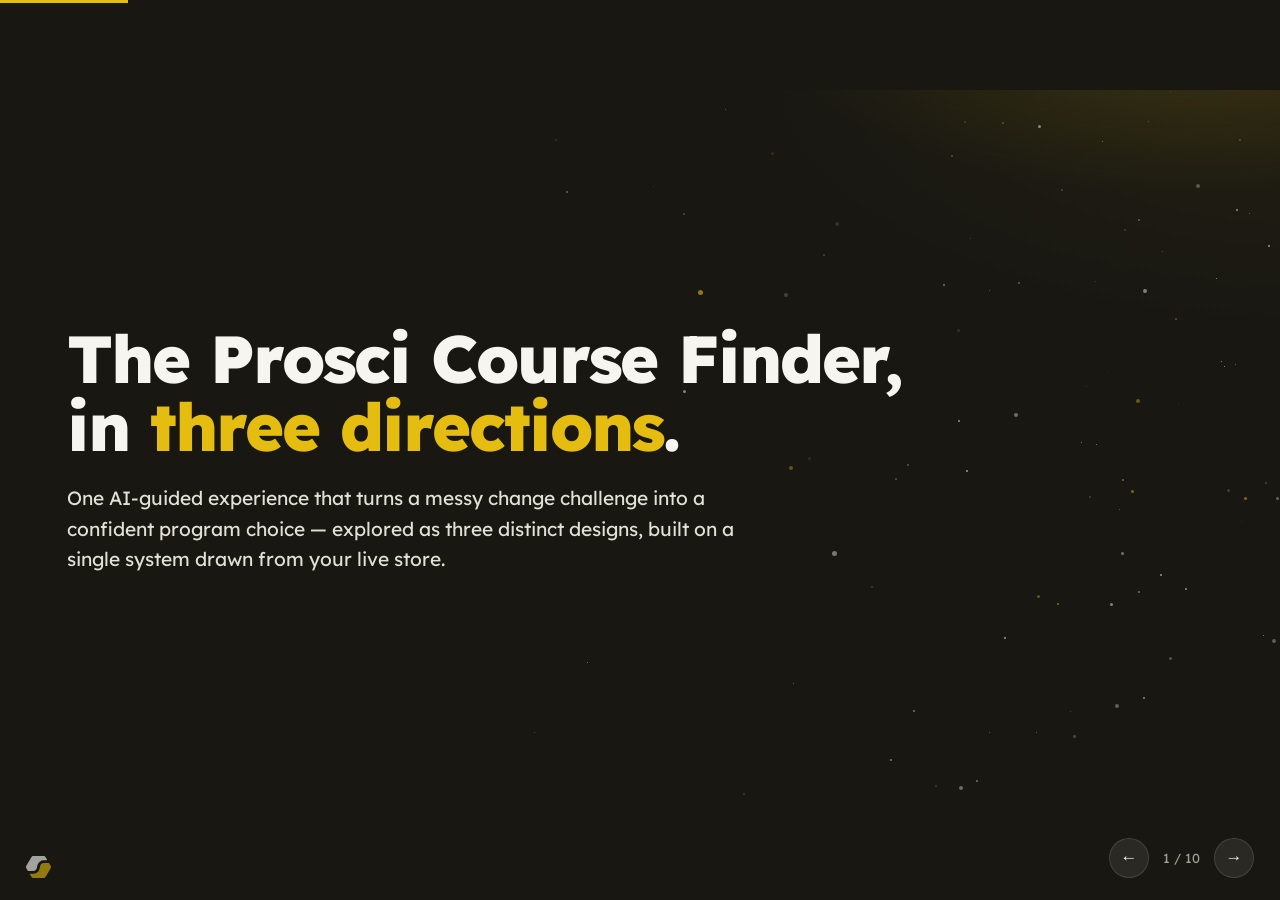
==== commit 731e7aea: "Drop the "1 box" stat from the opportunity slide Remove the right-column big-number callout and refl" ====
--- a/pitch.html
+++ b/pitch.html
@@ -242,18 +242,12 @@
       <div class="eyebrow">The opportunity</div>
       <h2>Your buyers don't think in <em>course names</em>.</h2>
     </div>
-    <div class="split">
-      <div>
-        <p class="lead" style="margin-bottom:24px;">HR and L&amp;D leaders arrive with a real, time-pressured situation — <span class="accent">"we rolled out a new system and adoption is stalling"</span> — not a catalog query. Today they're left to guess which program fits.</p>
-        <div class="points">
-          <div class="point"><div class="n">1</div><div><h3>Describe, don't navigate</h3><p>Meet people in plain language instead of filters and taxonomy.</p></div></div>
-          <div class="point"><div class="n">2</div><div><h3>Reasoning is the product</h3><p>Every result explains <em>why it fits</em> — not a bare results grid.</p></div></div>
-          <div class="point"><div class="n">3</div><div><h3>Confidence is the deliverable</h3><p>Success is a decisive choice, not time-on-page or browsing.</p></div></div>
-        </div>
-      </div>
-      <div>
-        <div class="bignum">1 box</div>
-        <p class="lead" style="margin-top:10px;">From a sentence about the challenge to the right Prosci program — with the reasoning shown. That's the job to be done, and the bar every direction is measured against.</p>
+    <div>
+      <p class="lead" style="margin-bottom:32px;">HR and L&amp;D leaders arrive with a real, time-pressured situation — <span class="accent">"we rolled out a new system and adoption is stalling"</span> — not a catalog query. Today they're left to guess which program fits.</p>
+      <div class="points">
+        <div class="point"><div class="n">1</div><div><h3>Describe, don't navigate</h3><p>Meet people in plain language instead of filters and taxonomy.</p></div></div>
+        <div class="point"><div class="n">2</div><div><h3>Reasoning is the product</h3><p>Every result explains <em>why it fits</em> — not a bare results grid.</p></div></div>
+        <div class="point"><div class="n">3</div><div><h3>Confidence is the deliverable</h3><p>Success is a decisive choice, not time-on-page or browsing.</p></div></div>
       </div>
     </div>
   </section>
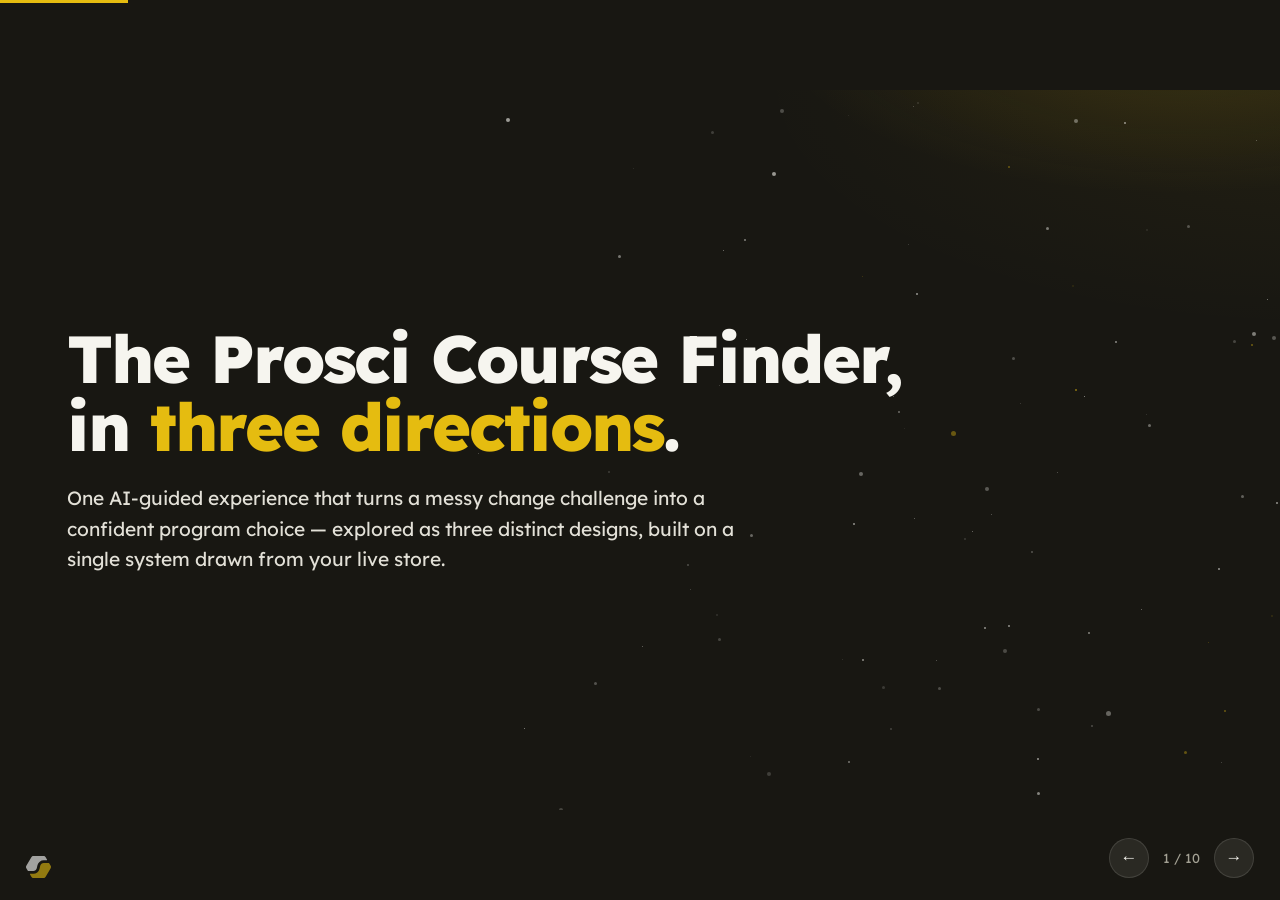
==== commit d4b25743: "Refresh Direction A thumbnail and fix stale filter copy Regenerate previews/version-a.png from the c" ====
--- a/pitch.html
+++ b/pitch.html
@@ -279,11 +279,11 @@
         <div class="badge-lg">A</div>
         <div class="kv">
           <div class="row"><div class="k">Leads with</div><div class="v">A <b>match-strength pill</b> on photo-forward course cards.</div></div>
-          <div class="row"><div class="k">Refine via</div><div class="v">Chip-based facet filters, like the store today.</div></div>
+          <div class="row"><div class="k">Refine via</div><div class="v">A checkbox &amp; radio filter panel.</div></div>
           <div class="row"><div class="k">Strength</div><div class="v">Familiar and lowest-risk — closest to the live store, easy to adopt.</div></div>
           <div class="row"><div class="k">Trade-off</div><div class="v">Still reads as a catalog; reasoning is present but secondary.</div></div>
         </div>
-        <div class="chips"><span class="chip">Photo-top cards</span><span class="chip">Match pill</span><span class="chip">Chip facets</span></div>
+        <div class="chips"><span class="chip">Photo-top cards</span><span class="chip">Match pill</span><span class="chip">Filter panel</span></div>
       </div>
       <div style="direction:ltr;">
         <div class="frame cropped"><div class="bar"><i></i><i></i><i></i><span class="url">prosci.com · course finder</span></div><img src="previews/version-a.png" alt="Direction A — photo cards" /></div>
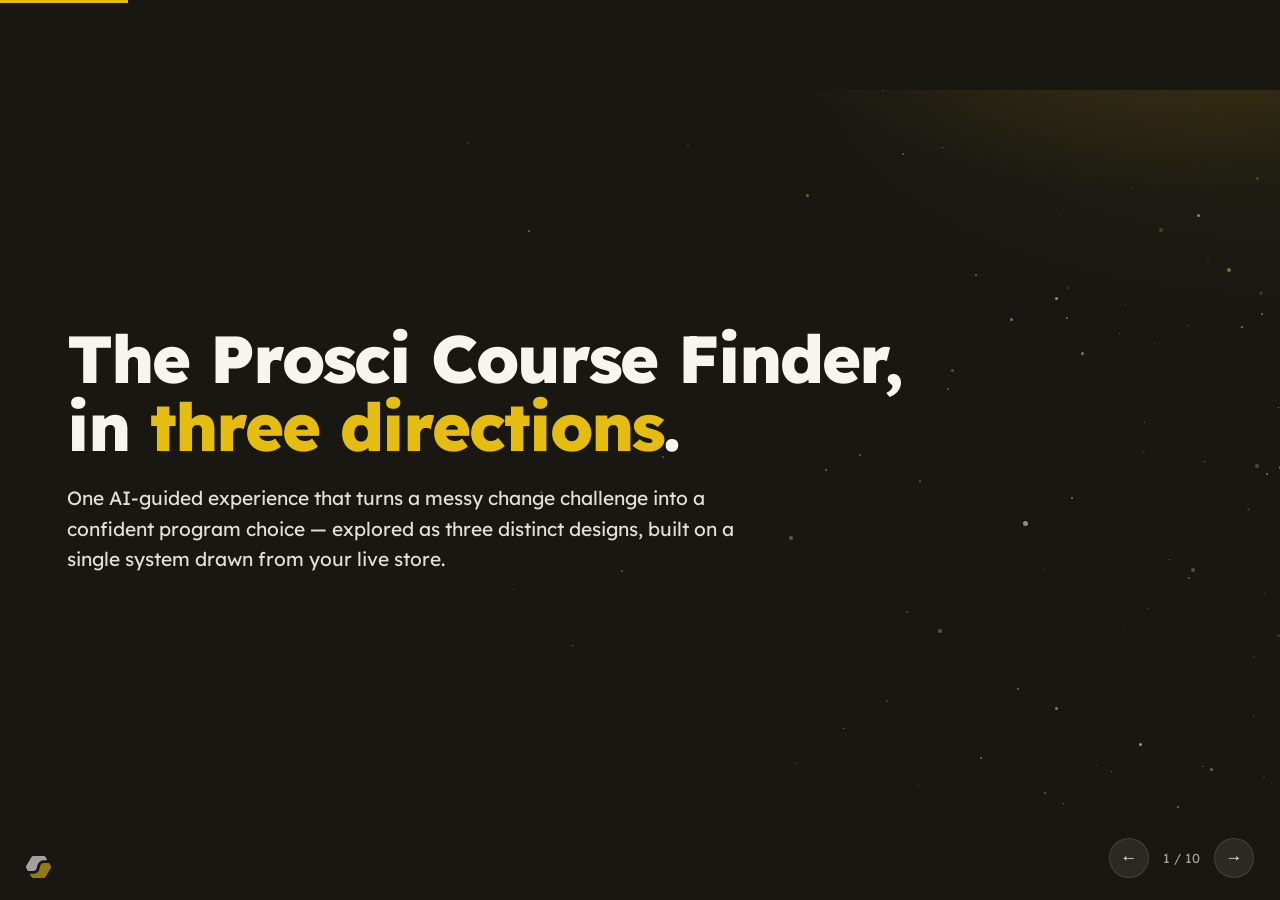
==== commit 6f5173a1: "Remove win highlight from Version C comparison column Co-Authored-By: Claude Opus 4.8 (1M context) <" ====
--- a/pitch.html
+++ b/pitch.html
@@ -385,15 +385,15 @@
           <th class="col-label"></th>
           <th>A · Photo cards</th>
           <th>B · Reasoning cards</th>
-          <th class="win">C · Ask the advisor</th>
+          <th>C · Ask the advisor</th>
         </tr>
       </thead>
       <tbody>
-        <tr><th>Entry point</th><td>Browse a smart catalog</td><td>Browse, with rationale</td><td class="win"><b>Describe in one box</b></td></tr>
-        <tr><th>Where reasoning lives</th><td>A match pill</td><td>On each card</td><td class="win"><b>The whole experience</b></td></tr>
-        <tr><th>Who assembles the answer</th><td>The buyer</td><td>The buyer</td><td class="win"><b>The advisor</b></td></tr>
-        <tr><th>Feels like</th><td>Today's store, smarter</td><td>A guided shortlist</td><td class="win"><b>A consultant</b></td></tr>
-        <tr><th>Adoption risk</th><td>Lowest</td><td>Moderate</td><td class="win"><b>Boldest · highest upside</b></td></tr>
+        <tr><th>Entry point</th><td>Browse a smart catalog</td><td>Browse, with rationale</td><td>Describe in one box</td></tr>
+        <tr><th>Where reasoning lives</th><td>A match pill</td><td>On each card</td><td>The whole experience</td></tr>
+        <tr><th>Who assembles the answer</th><td>The buyer</td><td>The buyer</td><td>The advisor</td></tr>
+        <tr><th>Feels like</th><td>Today's store, smarter</td><td>A guided shortlist</td><td>A consultant</td></tr>
+        <tr><th>Adoption risk</th><td>Lowest</td><td>Moderate</td><td>Boldest · highest upside</td></tr>
       </tbody>
     </table>
     <p class="muted" style="margin-top:18px; font-size:0.9rem;">All three are real, clickable prototypes built on the same system — the choice is a strategic one, not a technical one.</p>
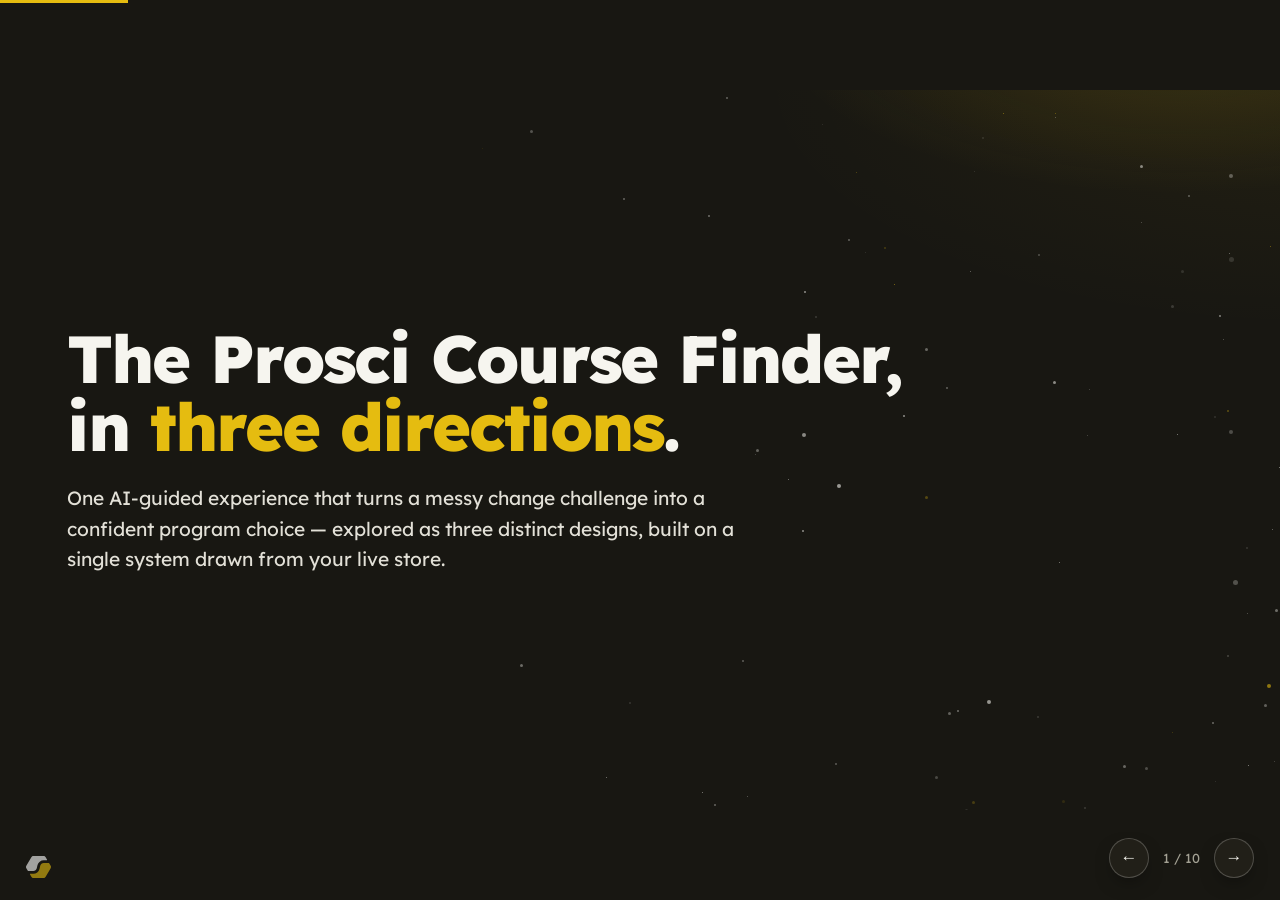
==== commit f5750ebd: "pitch: make nav arrows visible on the white live-prototype slides The nav buttons used cream glyphs " ====
--- a/pitch.html
+++ b/pitch.html
@@ -205,8 +205,8 @@
   /* ===== Nav ===== */
   .progress { position: fixed; top: 0; left: 0; height: 3px; background: var(--yellow); transition: width 0.3s var(--ease); z-index: 1000; }
   .nav { position: fixed; bottom: 22px; right: 26px; display: flex; align-items: center; gap: 14px; z-index: 1000; }
-  .nav button { background: rgba(246,245,239,0.08); border: 1px solid var(--line); color: var(--cream); width: 40px; height: 40px; border-radius: 999px; cursor: pointer; font-size: 17px; transition: background 0.18s var(--ease); }
-  .nav button:hover { background: rgba(246,245,239,0.16); }
+  .nav button { background: var(--bg-2); border: 1px solid var(--line-2); color: var(--cream); width: 40px; height: 40px; border-radius: 999px; cursor: pointer; font-size: 17px; box-shadow: 0 8px 20px -8px rgba(0,0,0,0.6); transition: background 0.18s var(--ease), border-color 0.18s var(--ease); }
+  .nav button:hover { background: var(--bg-3); border-color: var(--yellow); }
   .counter { color: var(--muted); font-size: 0.82rem; font-variant-numeric: tabular-nums; }
   .brandmark { position: fixed; bottom: 22px; left: 26px; z-index: 1000; height: 22px; opacity: 0.6; }
 
